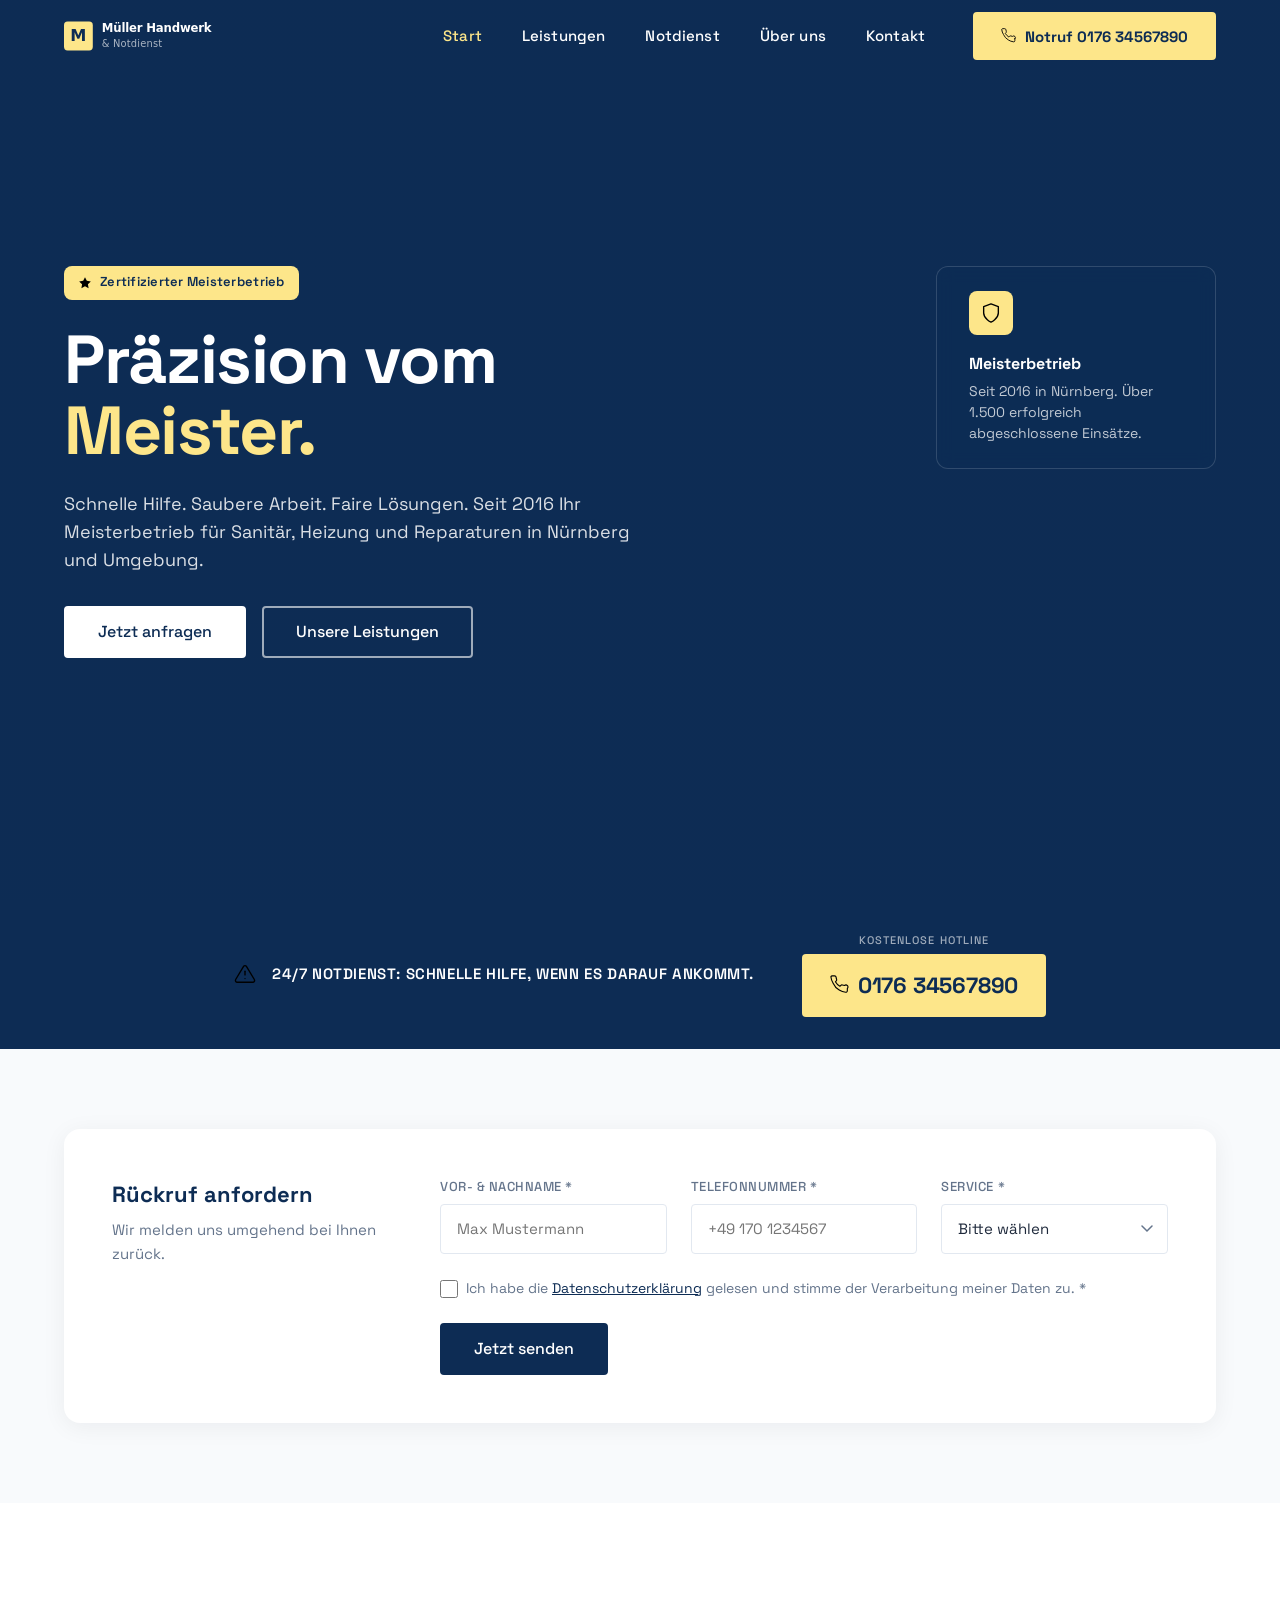
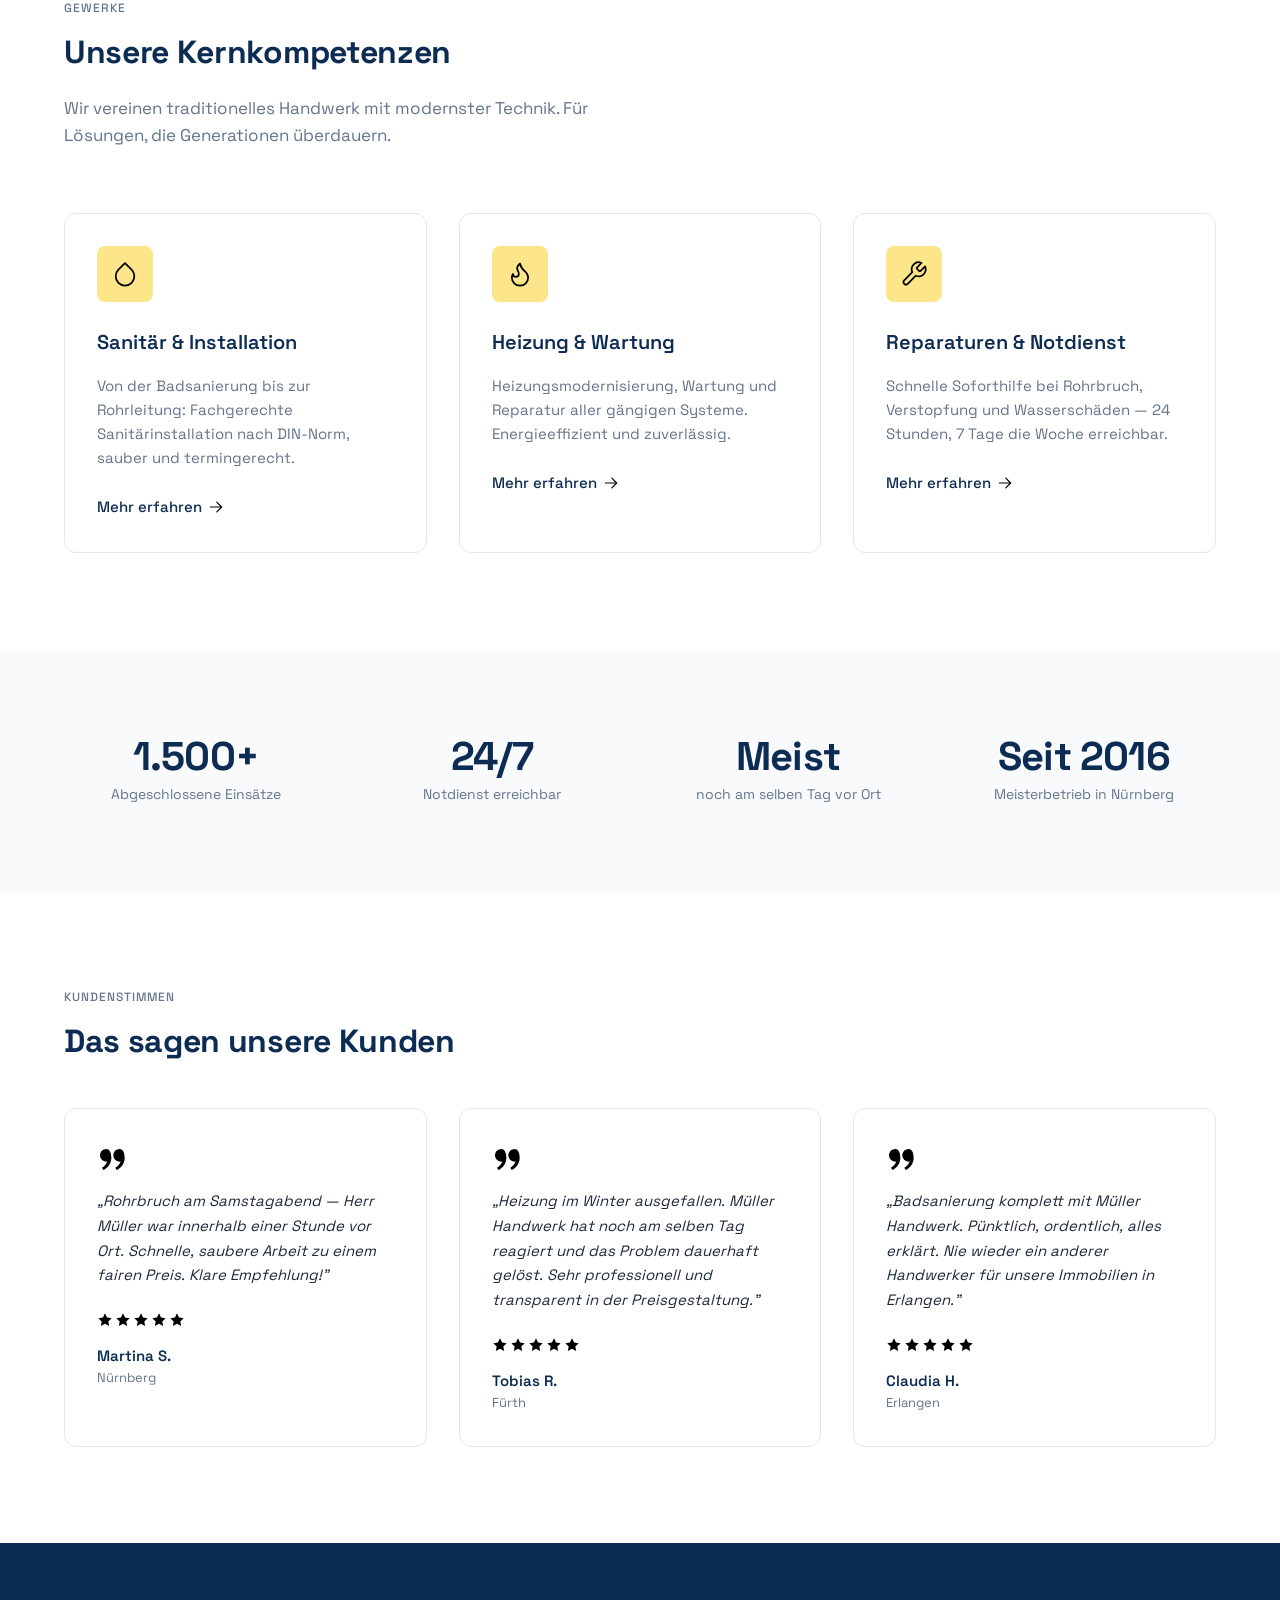
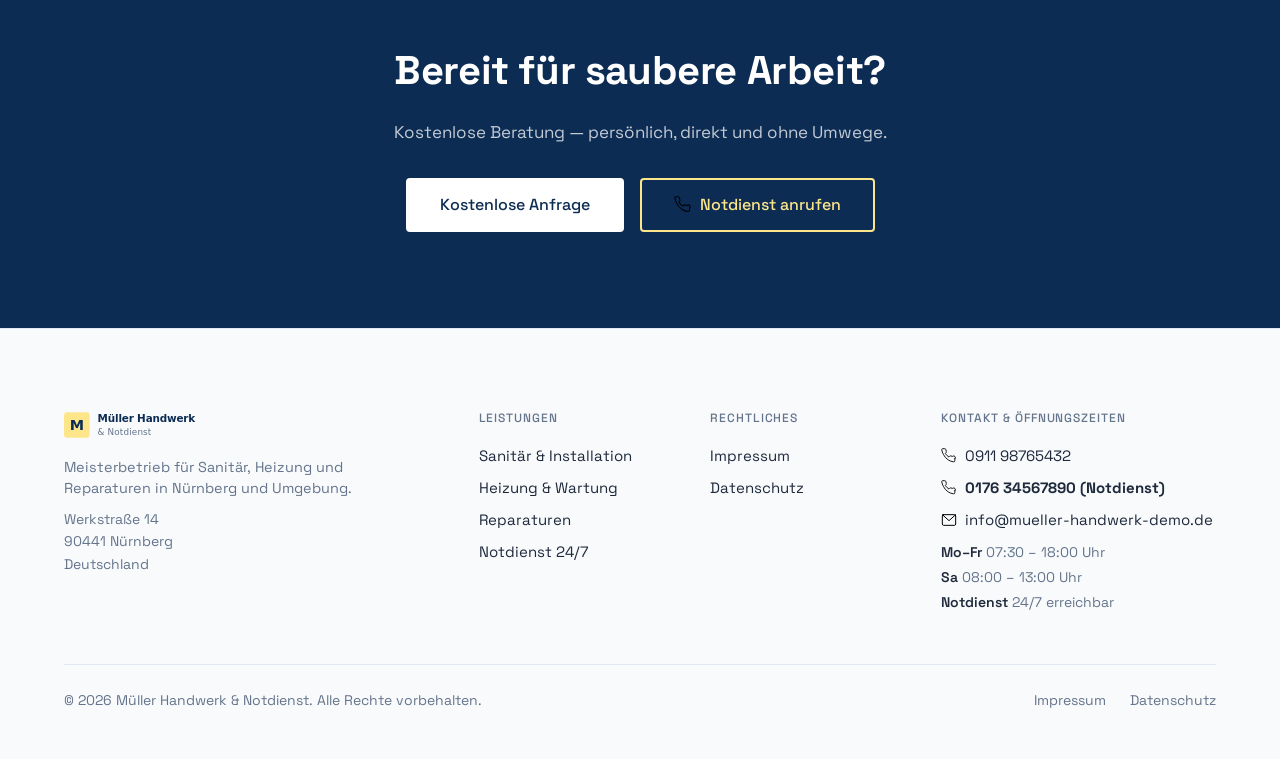
==== index.html @ 53f2fc39 "first demo" ====
<!DOCTYPE html>
<html lang="de">
<head>
  <meta charset="UTF-8">
  <meta name="viewport" content="width=device-width, initial-scale=1.0">
  <meta name="description" content="Müller Handwerk & Notdienst — Meisterbetrieb für Sanitär, Heizung & Reparaturen in Nürnberg. 24/7 Notdienst bei Rohrbruch & Wasserschäden. Jetzt anrufen: 0176 34567890.">
  <meta name="robots" content="index, follow">
  <title>Müller Handwerk & Notdienst | Meisterbetrieb Nürnberg</title>

  <link rel="canonical" href="https://mueller-handwerk.netlify.app/">

  <link rel="icon" type="image/svg+xml" href="/favicon.svg">
  <link rel="icon" type="image/png" sizes="32x32" href="/favicon-32x32.png">
  <link rel="apple-touch-icon" sizes="180x180" href="/apple-touch-icon.png">
  <link rel="manifest" href="/site.webmanifest">

  <meta property="og:title" content="Müller Handwerk & Notdienst | Meisterbetrieb Nürnberg">
  <meta property="og:description" content="Schnelle Hilfe. Saubere Arbeit. Faire Lösungen. Sanitär, Heizung & 24/7 Notdienst in Nürnberg und Umgebung.">
  <meta property="og:type" content="website">
  <meta property="og:url" content="https://mueller-handwerk.netlify.app/">
  <meta property="og:image" content="https://mueller-handwerk.netlify.app/assets/images/og-image.jpg">
  <meta property="og:locale" content="de_DE">
  <meta property="og:site_name" content="Müller Handwerk & Notdienst">

  <script type="application/ld+json">
  {
    "@context": "https://schema.org",
    "@type": "Plumber",
    "name": "Müller Handwerk & Notdienst",
    "image": "https://mueller-handwerk.netlify.app/assets/images/og-image.jpg",
    "description": "Meisterbetrieb für Sanitär, Heizung und Reparaturen in Nürnberg — inkl. 24/7 Notdienst.",
    "address": {
      "@type": "PostalAddress",
      "streetAddress": "Werkstraße 14",
      "postalCode": "90441",
      "addressLocality": "Nürnberg",
      "addressCountry": "DE"
    },
    "telephone": "+4991198765432",
    "email": "info@mueller-handwerk-demo.de",
    "url": "https://mueller-handwerk.netlify.app",
    "foundingDate": "2016",
    "openingHoursSpecification": [
      {
        "@type": "OpeningHoursSpecification",
        "dayOfWeek": ["Monday","Tuesday","Wednesday","Thursday","Friday"],
        "opens": "07:30",
        "closes": "18:00"
      },
      {
        "@type": "OpeningHoursSpecification",
        "dayOfWeek": ["Saturday"],
        "opens": "08:00",
        "closes": "13:00"
      }
    ],
    "areaServed": ["Nürnberg","Fürth","Erlangen","Schwabach"],
    "priceRange": "€€"
  }
  </script>

  <link rel="preload" href="/assets/fonts/space-grotesk-regular.woff2" as="font" type="font/woff2" crossorigin>
  <link rel="preload" href="/assets/fonts/space-grotesk-bold.woff2" as="font" type="font/woff2" crossorigin>
  <link rel="preload" href="/assets/images/hero-01-mobile.webp" as="image">
  <link rel="stylesheet" href="/style.css">
</head>
<body>

  <a href="#main-content" class="skip-link">Zum Inhalt springen</a>

  <!-- Header -->
  <header class="site-header">
    <div class="container">
      <a href="/" class="site-logo" aria-label="Müller Handwerk & Notdienst — Startseite">
        <img src="/assets/logo/logo-light.svg" alt="Müller Handwerk & Notdienst" width="230" height="36">
      </a>
      <nav class="site-nav" aria-label="Hauptnavigation">
        <ul class="nav-list" id="main-menu" role="list">
          <li><a href="/" aria-current="page">Start</a></li>
          <li><a href="/leistungen.html">Leistungen</a></li>
          <li><a href="/notdienst.html">Notdienst</a></li>
          <li><a href="/ueber-uns.html">Über uns</a></li>
          <li><a href="/kontakt.html">Kontakt</a></li>
        </ul>
        <a href="tel:+4917634567890" class="btn btn-emergency nav-cta" aria-label="Notruf anrufen: 0176 34567890">
          <img src="/assets/icons/phone.svg" alt="" aria-hidden="true" width="16" height="16">
          Notruf 0176 34567890
        </a>
        <button class="menu-toggle" type="button" aria-expanded="false" aria-controls="mobile-menu" aria-label="Menü öffnen">
          <img src="/assets/icons/menu.svg" alt="" aria-hidden="true" width="24" height="24" class="icon-menu">
          <img src="/assets/icons/close.svg" alt="" aria-hidden="true" width="24" height="24" class="icon-close">
        </button>
      </nav>
    </div>
  </header>

  <!-- Mobile Menu -->
  <nav id="mobile-menu" class="mobile-menu" aria-label="Mobile Navigation">
    <a href="/" aria-current="page">Start</a>
    <a href="/leistungen.html">Leistungen</a>
    <a href="/notdienst.html">Notdienst</a>
    <a href="/ueber-uns.html">Über uns</a>
    <a href="/kontakt.html">Kontakt</a>
    <div class="mobile-menu-cta">
      <a href="tel:+4917634567890" class="btn btn-emergency btn-block btn-lg">
        <img src="/assets/icons/phone.svg" alt="" aria-hidden="true" width="18" height="18">
        Notruf: 0176 34567890
      </a>
    </div>
  </nav>

  <main id="main-content">

    <!-- Hero Section -->
    <section class="hero" aria-label="Hero">
      <div class="hero-bg" role="presentation">
        <picture>
          <source media="(min-width: 1024px)" srcset="/assets/images/hero-01-desktop.webp" type="image/webp">
          <source media="(min-width: 768px)" srcset="/assets/images/hero-01-tablet.webp" type="image/webp">
          <img
            src="/assets/images/hero-01-mobile.webp"
            alt="Handwerker Meister Daniel Müller bei der Arbeit"
            width="1920" height="1080"
            loading="eager"
            fetchpriority="high">
        </picture>
        <div class="hero-overlay" aria-hidden="true"></div>
      </div>
      <div class="hero-content">
        <div class="container">
          <div class="hero-main">
            <div class="hero-badge" role="note">
              <img src="/assets/icons/star.svg" alt="" aria-hidden="true" width="14" height="14">
              Zertifizierter Meisterbetrieb
            </div>
            <h1 class="hero-headline">
              Präzision vom<br><em>Meister.</em>
            </h1>
            <p class="hero-subline">
              Schnelle Hilfe. Saubere Arbeit. Faire Lösungen. Seit 2016 Ihr Meisterbetrieb für Sanitär, Heizung und Reparaturen in Nürnberg und Umgebung.
            </p>
            <div class="hero-actions">
              <a href="/kontakt.html" class="btn btn-solid-light btn-lg">Jetzt anfragen</a>
              <a href="/leistungen.html" class="btn btn-outline-light btn-lg">Unsere Leistungen</a>
            </div>
          </div>
          <div class="hero-info-card" role="complementary" aria-label="Betriebsinfo">
            <div class="hero-info-card-icon" aria-hidden="true">
              <img src="/assets/icons/shield.svg" alt="" width="22" height="22">
            </div>
            <h3>Meisterbetrieb</h3>
            <p>Seit 2016 in Nürnberg. Über 1.500 erfolgreich abgeschlossene Einsätze.</p>
          </div>
        </div>
      </div>
    </section>

    <!-- Notdienst-Leiste -->
    <section class="notdienst-strip" aria-label="24/7 Notdienst">
      <div class="container">
        <div class="notdienst-strip-text">
          <img src="/assets/icons/warning.svg" alt="" aria-hidden="true" width="22" height="22">
          <p>24/7 Notdienst: Schnelle Hilfe, wenn es darauf ankommt.</p>
        </div>
        <div class="notdienst-cta">
          <span class="notdienst-cta-label">Kostenlose Hotline</span>
          <a href="tel:+4917634567890" class="notdienst-number" aria-label="Notfall-Hotline anrufen: 0176 34567890">
            <img src="/assets/icons/phone.svg" alt="" aria-hidden="true" width="20" height="20">
            0176 34567890
          </a>
        </div>
      </div>
    </section>

    <!-- Rückruf-Formular -->
    <section class="callback-section" aria-labelledby="callback-heading">
      <div class="container">
        <div class="callback-card">
          <div class="callback-header">
            <h2 id="callback-heading">Rückruf anfordern</h2>
            <p>Wir melden uns umgehend bei Ihnen zurück.</p>
          </div>
          <form
            class="callback-form"
            name="rueckruf"
            method="POST"
            data-netlify="true"
            netlify-honeypot="bot-field"
            aria-label="Rückruf-Formular"
          >
            <p class="hidden-honeypot" aria-hidden="true">
              <label>Nicht ausfüllen: <input name="bot-field" tabindex="-1" autocomplete="off"></label>
            </p>
            <div class="form-fields-inline">
              <div class="form-row">
                <label for="cb-name">Vor- &amp; Nachname <span aria-hidden="true">*</span></label>
                <input
                  type="text"
                  id="cb-name"
                  name="name"
                  placeholder="Max Mustermann"
                  required
                  autocomplete="name"
                  minlength="2"
                  maxlength="100">
                <span class="form-error" role="alert"></span>
              </div>
              <div class="form-row">
                <label for="cb-phone">Telefonnummer <span aria-hidden="true">*</span></label>
                <input
                  type="tel"
                  id="cb-phone"
                  name="telefon"
                  placeholder="+49 170 1234567"
                  required
                  autocomplete="tel"
                  maxlength="30">
                <span class="form-error" role="alert"></span>
              </div>
              <div class="form-row">
                <label for="cb-service">Service <span aria-hidden="true">*</span></label>
                <select id="cb-service" name="service" required>
                  <option value="" disabled selected>Bitte wählen</option>
                  <option value="Sanitär">Sanitär &amp; Installation</option>
                  <option value="Heizung">Heizung &amp; Wartung</option>
                  <option value="Reparatur">Reparatur</option>
                  <option value="Notdienst">Notdienst</option>
                  <option value="Sonstiges">Sonstiges</option>
                </select>
                <span class="form-error" role="alert"></span>
              </div>
            </div>
            <div class="checkbox-row">
              <input type="checkbox" id="cb-datenschutz" name="datenschutz" required>
              <label for="cb-datenschutz">
                Ich habe die <a href="/datenschutz.html">Datenschutzerklärung</a> gelesen und stimme der Verarbeitung meiner Daten zu. <span aria-hidden="true">*</span>
              </label>
              <span class="form-error" role="alert"></span>
            </div>
            <div>
              <button type="submit" class="btn btn-primary btn-lg">Jetzt senden</button>
            </div>
            <div class="form-success" role="alert">
              Vielen Dank! Wir melden uns in Kürze bei Ihnen.
            </div>
          </form>
        </div>
      </div>
    </section>

    <!-- Kernkompetenzen -->
    <section class="services-section" aria-labelledby="services-heading">
      <div class="container">
        <div class="services-intro">
          <span class="section-eyebrow">Gewerke</span>
          <h2 class="section-headline" id="services-heading">Unsere Kernkompetenzen</h2>
          <p class="section-intro">Wir vereinen traditionelles Handwerk mit modernster Technik. Für Lösungen, die Generationen überdauern.</p>
        </div>
        <div class="services-grid">
          <article class="service-card">
            <div class="service-icon" aria-hidden="true">
              <img src="/assets/icons/droplet.svg" alt="" width="28" height="28">
            </div>
            <h3>Sanitär &amp; Installation</h3>
            <p>Von der Badsanierung bis zur Rohrleitung: Fachgerechte Sanitärinstallation nach DIN-Norm, sauber und termingerecht.</p>
            <a href="/leistungen.html#sanitaer" class="service-link">
              Mehr erfahren
              <img src="/assets/icons/arrow.svg" alt="" aria-hidden="true" width="16" height="16">
            </a>
          </article>
          <article class="service-card">
            <div class="service-icon" aria-hidden="true">
              <img src="/assets/icons/flame.svg" alt="" width="28" height="28">
            </div>
            <h3>Heizung &amp; Wartung</h3>
            <p>Heizungsmodernisierung, Wartung und Reparatur aller gängigen Systeme. Energieeffizient und zuverlässig.</p>
            <a href="/leistungen.html#heizung" class="service-link">
              Mehr erfahren
              <img src="/assets/icons/arrow.svg" alt="" aria-hidden="true" width="16" height="16">
            </a>
          </article>
          <article class="service-card">
            <div class="service-icon" aria-hidden="true">
              <img src="/assets/icons/wrench.svg" alt="" width="28" height="28">
            </div>
            <h3>Reparaturen &amp; Notdienst</h3>
            <p>Schnelle Soforthilfe bei Rohrbruch, Verstopfung und Wasserschäden — 24 Stunden, 7 Tage die Woche erreichbar.</p>
            <a href="/notdienst.html" class="service-link">
              Mehr erfahren
              <img src="/assets/icons/arrow.svg" alt="" aria-hidden="true" width="16" height="16">
            </a>
          </article>
        </div>
      </div>
    </section>

    <!-- Trust-Zahlen -->
    <section class="trust-section" aria-label="Zahlen und Fakten">
      <div class="container">
        <div class="trust-grid">
          <div class="trust-item">
            <span class="trust-number">1.500+</span>
            <span class="trust-label">Abgeschlossene Einsätze</span>
          </div>
          <div class="trust-item">
            <span class="trust-number">24/7</span>
            <span class="trust-label">Notdienst erreichbar</span>
          </div>
          <div class="trust-item">
            <span class="trust-number">Meist</span>
            <span class="trust-label">noch am selben Tag vor Ort</span>
          </div>
          <div class="trust-item">
            <span class="trust-number">Seit 2016</span>
            <span class="trust-label">Meisterbetrieb in Nürnberg</span>
          </div>
        </div>
      </div>
    </section>

    <!-- Bewertungen -->
    <section class="reviews-section" aria-labelledby="reviews-heading">
      <div class="container">
        <span class="section-eyebrow">Kundenstimmen</span>
        <h2 class="section-headline" id="reviews-heading">Das sagen unsere Kunden</h2>
        <div class="reviews-grid">
          <article class="review-card">
            <img src="/assets/icons/quote.svg" alt="" aria-hidden="true" class="review-quote-icon" width="32" height="32">
            <p class="review-text">„Rohrbruch am Samstagabend — Herr Müller war innerhalb einer Stunde vor Ort. Schnelle, saubere Arbeit zu einem fairen Preis. Klare Empfehlung!"</p>
            <div class="review-stars" aria-label="5 von 5 Sternen">
              <img src="/assets/icons/star.svg" alt="" aria-hidden="true" width="16" height="16">
              <img src="/assets/icons/star.svg" alt="" aria-hidden="true" width="16" height="16">
              <img src="/assets/icons/star.svg" alt="" aria-hidden="true" width="16" height="16">
              <img src="/assets/icons/star.svg" alt="" aria-hidden="true" width="16" height="16">
              <img src="/assets/icons/star.svg" alt="" aria-hidden="true" width="16" height="16">
            </div>
            <p class="review-author">Martina S.</p>
            <p class="review-location">Nürnberg</p>
          </article>
          <article class="review-card">
            <img src="/assets/icons/quote.svg" alt="" aria-hidden="true" class="review-quote-icon" width="32" height="32">
            <p class="review-text">„Heizung im Winter ausgefallen. Müller Handwerk hat noch am selben Tag reagiert und das Problem dauerhaft gelöst. Sehr professionell und transparent in der Preisgestaltung."</p>
            <div class="review-stars" aria-label="5 von 5 Sternen">
              <img src="/assets/icons/star.svg" alt="" aria-hidden="true" width="16" height="16">
              <img src="/assets/icons/star.svg" alt="" aria-hidden="true" width="16" height="16">
              <img src="/assets/icons/star.svg" alt="" aria-hidden="true" width="16" height="16">
              <img src="/assets/icons/star.svg" alt="" aria-hidden="true" width="16" height="16">
              <img src="/assets/icons/star.svg" alt="" aria-hidden="true" width="16" height="16">
            </div>
            <p class="review-author">Tobias R.</p>
            <p class="review-location">Fürth</p>
          </article>
          <article class="review-card">
            <img src="/assets/icons/quote.svg" alt="" aria-hidden="true" class="review-quote-icon" width="32" height="32">
            <p class="review-text">„Badsanierung komplett mit Müller Handwerk. Pünktlich, ordentlich, alles erklärt. Nie wieder ein anderer Handwerker für unsere Immobilien in Erlangen."</p>
            <div class="review-stars" aria-label="5 von 5 Sternen">
              <img src="/assets/icons/star.svg" alt="" aria-hidden="true" width="16" height="16">
              <img src="/assets/icons/star.svg" alt="" aria-hidden="true" width="16" height="16">
              <img src="/assets/icons/star.svg" alt="" aria-hidden="true" width="16" height="16">
              <img src="/assets/icons/star.svg" alt="" aria-hidden="true" width="16" height="16">
              <img src="/assets/icons/star.svg" alt="" aria-hidden="true" width="16" height="16">
            </div>
            <p class="review-author">Claudia H.</p>
            <p class="review-location">Erlangen</p>
          </article>
        </div>
      </div>
    </section>

    <!-- CTA-Block -->
    <section class="cta-block" aria-label="Kontakt aufnehmen">
      <div class="container">
        <h2>Bereit für saubere Arbeit?</h2>
        <p>Kostenlose Beratung — persönlich, direkt und ohne Umwege.</p>
        <div class="cta-actions">
          <a href="/kontakt.html" class="btn btn-solid-light btn-lg">Kostenlose Anfrage</a>
          <a href="tel:+4917634567890" class="btn btn-outline-amber btn-lg">
            <img src="/assets/icons/phone.svg" alt="" aria-hidden="true" width="18" height="18">
            Notdienst anrufen
          </a>
        </div>
      </div>
    </section>

  </main>

  <!-- Footer -->
  <footer class="site-footer">
    <div class="container">
      <div class="footer-grid">
        <div class="footer-brand">
          <img src="/assets/logo/logo.svg" alt="Müller Handwerk & Notdienst" class="footer-logo" width="200" height="32">
          <p class="footer-tagline">Meisterbetrieb für Sanitär, Heizung und Reparaturen in Nürnberg und Umgebung.</p>
          <address class="footer-address">
            Werkstraße 14<br>
            90441 Nürnberg<br>
            Deutschland
          </address>
        </div>
        <div>
          <span class="footer-col-title">Leistungen</span>
          <nav class="footer-links" aria-label="Leistungen">
            <a href="/leistungen.html#sanitaer">Sanitär &amp; Installation</a>
            <a href="/leistungen.html#heizung">Heizung &amp; Wartung</a>
            <a href="/leistungen.html#reparatur">Reparaturen</a>
            <a href="/notdienst.html">Notdienst 24/7</a>
          </nav>
        </div>
        <div>
          <span class="footer-col-title">Rechtliches</span>
          <nav class="footer-links" aria-label="Rechtliches">
            <a href="/impressum.html">Impressum</a>
            <a href="/datenschutz.html">Datenschutz</a>
          </nav>
        </div>
        <div>
          <span class="footer-col-title">Kontakt &amp; Öffnungszeiten</span>
          <div class="footer-contact">
            <a href="tel:+4991198765432" aria-label="Tagesgeschäft anrufen">
              <img src="/assets/icons/phone.svg" alt="" aria-hidden="true" width="16" height="16">
              0911 98765432
            </a>
            <a href="tel:+4917634567890" aria-label="Notdienst anrufen">
              <img src="/assets/icons/phone.svg" alt="" aria-hidden="true" width="16" height="16">
              <strong>0176 34567890 (Notdienst)</strong>
            </a>
            <a href="mailto:info@mueller-handwerk-demo.de" aria-label="E-Mail senden">
              <img src="/assets/icons/mail.svg" alt="" aria-hidden="true" width="16" height="16">
              info@mueller-handwerk-demo.de
            </a>
          </div>
          <div class="footer-hours">
            <strong>Mo–Fr</strong> 07:30 – 18:00 Uhr<br>
            <strong>Sa</strong> 08:00 – 13:00 Uhr<br>
            <strong>Notdienst</strong> 24/7 erreichbar
          </div>
        </div>
      </div>
      <div class="footer-bottom">
        <p class="footer-copyright">&copy; 2026 Müller Handwerk & Notdienst. Alle Rechte vorbehalten.</p>
        <nav class="footer-legal" aria-label="Rechtliche Links">
          <a href="/impressum.html">Impressum</a>
          <a href="/datenschutz.html">Datenschutz</a>
        </nav>
      </div>
    </div>
  </footer>

  <!-- Floating Emergency Button (Mobile) -->
  <a href="tel:+4917634567890" class="fab-emergency" aria-label="Notdienst anrufen: 0176 34567890">
    <img src="/assets/icons/phone.svg" alt="" aria-hidden="true" width="18" height="18">
    Notdienst
  </a>

  <script src="/script.js" defer></script>
</body>
</html>
---- style.css ----
/* ============================================================
   Müller Handwerk & Notdienst — LZRV-Studio
   style.css — Single stylesheet, mobile-first
   ============================================================ */

/* ---- @font-face ------------------------------------------ */
@font-face {
  font-family: 'Space Grotesk';
  src: url('/assets/fonts/space-grotesk-regular.woff2') format('woff2');
  font-weight: 400;
  font-style: normal;
  font-display: swap;
}
@font-face {
  font-family: 'Space Grotesk';
  src: url('/assets/fonts/space-grotesk-medium.woff2') format('woff2');
  font-weight: 500;
  font-style: normal;
  font-display: swap;
}
@font-face {
  font-family: 'Space Grotesk';
  src: url('/assets/fonts/space-grotesk-semibold.woff2') format('woff2');
  font-weight: 600;
  font-style: normal;
  font-display: swap;
}
@font-face {
  font-family: 'Space Grotesk';
  src: url('/assets/fonts/space-grotesk-bold.woff2') format('woff2');
  font-weight: 700;
  font-style: normal;
  font-display: swap;
}

/* ---- Design Tokens --------------------------------------- */
:root {
  /* Farben */
  --color-primary: #0D2C54;
  --color-primary-hover: #0a2244;
  --color-accent: #FDE68A;
  --color-accent-dark: #d4b44a;
  --color-bg: #FFFFFF;
  --color-surface: #F8FAFC;
  --color-text: #1E293B;
  --color-text-muted: #64748B;
  --color-text-inverse: #FFFFFF;
  --color-border: #E2E8F0;
  --color-success: #16A34A;
  --color-error: #DC2626;

  /* Typografie */
  --font-body: 'Space Grotesk', system-ui, sans-serif;

  /* Spacing (8px-Scale) */
  --space-1: 0.5rem;
  --space-2: 1rem;
  --space-3: 1.5rem;
  --space-4: 2rem;
  --space-5: 3rem;
  --space-6: 4rem;
  --space-7: 5rem;
  --space-8: 6rem;

  /* Layout */
  --container-max: 1200px;
  --radius-sm: 4px;
  --radius-md: 8px;
  --radius-lg: 12px;
  --radius-xl: 16px;

  /* Elevation */
  --shadow-sm: 0 1px 2px rgba(15, 23, 42, 0.05);
  --shadow-md: 0 4px 24px rgba(15, 23, 42, 0.06);
  --shadow-lg: 0 12px 32px rgba(15, 23, 42, 0.10);
}

/* ---- Reset & Base ---------------------------------------- */
*, *::before, *::after {
  box-sizing: border-box;
  margin: 0;
  padding: 0;
}

html {
  scroll-behavior: smooth;
}

body {
  font-family: var(--font-body);
  font-weight: 400;
  font-size: 1rem;
  line-height: 1.6;
  color: var(--color-text);
  background-color: var(--color-bg);
  -webkit-font-smoothing: antialiased;
  -moz-osx-font-smoothing: grayscale;
}

img, picture, video, canvas, svg {
  display: block;
  max-width: 100%;
}

input, button, textarea, select {
  font: inherit;
}

p, h1, h2, h3, h4, h5, h6 {
  overflow-wrap: break-word;
}

ul, ol {
  list-style: none;
}

a {
  color: inherit;
  text-decoration: none;
}

/* ---- Reduced Motion -------------------------------------- */
@media (prefers-reduced-motion: reduce) {
  *, *::before, *::after {
    animation-duration: 0.01ms !important;
    animation-iteration-count: 1 !important;
    transition-duration: 0.01ms !important;
    scroll-behavior: auto !important;
  }
}

/* ---- Skip-Link ------------------------------------------- */
.skip-link {
  position: absolute;
  top: -100%;
  left: var(--space-2);
  background: var(--color-primary);
  color: var(--color-text-inverse);
  padding: var(--space-1) var(--space-3);
  border-radius: var(--radius-md);
  font-weight: 600;
  z-index: 9999;
  transition: top 0.2s ease;
}

.skip-link:focus {
  top: var(--space-2);
}

/* ---- Layout Utilities ------------------------------------ */
.container {
  max-width: var(--container-max);
  margin-inline: auto;
  padding-inline: var(--space-3);
}

.section-eyebrow {
  display: block;
  font-weight: 500;
  font-size: 0.75rem;
  letter-spacing: 0.08em;
  text-transform: uppercase;
  color: var(--color-text-muted);
  margin-bottom: var(--space-2);
}

.section-headline {
  font-weight: 700;
  font-size: 2rem;
  line-height: 1.15;
  letter-spacing: -0.01em;
  color: var(--color-primary);
  margin-bottom: var(--space-3);
}

.section-intro {
  font-size: 1.0625rem;
  line-height: 1.6;
  color: var(--color-text-muted);
  max-width: 52ch;
}

/* ---- Buttons --------------------------------------------- */
.btn {
  display: inline-flex;
  align-items: center;
  gap: var(--space-1);
  padding: 0.875rem 1.625rem;
  font-family: var(--font-body);
  font-weight: 500;
  font-size: 0.9375rem;
  line-height: 1;
  border-radius: var(--radius-sm);
  border: 2px solid transparent;
  cursor: pointer;
  transition: background-color 0.15s ease, border-color 0.15s ease, box-shadow 0.15s ease, transform 0.15s ease;
  white-space: nowrap;
}

.btn:focus-visible {
  outline: 3px solid var(--color-accent);
  outline-offset: 3px;
}

.btn-primary {
  background-color: var(--color-primary);
  color: var(--color-text-inverse);
  border-color: var(--color-primary);
}

.btn-primary:hover {
  background-color: var(--color-primary-hover);
  border-color: var(--color-primary-hover);
  box-shadow: var(--shadow-md);
}

.btn-secondary {
  background-color: transparent;
  color: var(--color-primary);
  border-color: var(--color-primary);
}

.btn-secondary:hover {
  background-color: var(--color-primary);
  color: var(--color-text-inverse);
}

.btn-outline-light {
  background-color: transparent;
  color: var(--color-text-inverse);
  border-color: rgba(255, 255, 255, 0.6);
}

.btn-outline-light:hover {
  background-color: rgba(255, 255, 255, 0.1);
  border-color: #fff;
}

.btn-emergency {
  background-color: var(--color-accent);
  color: var(--color-primary);
  border-color: var(--color-accent);
  font-weight: 700;
}

.btn-emergency:hover {
  background-color: var(--color-accent-dark);
  border-color: var(--color-accent-dark);
  box-shadow: var(--shadow-md);
}

.btn-solid-light {
  background-color: #fff;
  color: var(--color-primary);
  border-color: #fff;
}

.btn-solid-light:hover {
  background-color: var(--color-surface);
  transform: translateY(-1px);
  box-shadow: var(--shadow-md);
}

.btn-outline-amber {
  background-color: transparent;
  color: var(--color-accent);
  border-color: var(--color-accent);
}

.btn-outline-amber:hover {
  background-color: var(--color-accent);
  color: var(--color-primary);
}

.btn-lg {
  padding: 1rem 2rem;
  font-size: 1rem;
}

.btn-block {
  width: 100%;
  justify-content: center;
}

/* ---- Navigation ------------------------------------------ */
.site-header {
  position: fixed;
  top: 0;
  left: 0;
  right: 0;
  z-index: 100;
  transition: background-color 0.25s ease, box-shadow 0.25s ease;
}

.site-header.scrolled {
  background-color: #fff;
  box-shadow: 0 1px 12px rgba(15, 23, 42, 0.08);
}

.site-header .container {
  display: flex;
  align-items: center;
  justify-content: space-between;
  height: 72px;
  gap: var(--space-3);
}

.site-logo {
  display: flex;
  align-items: center;
  flex-shrink: 0;
}

.site-logo img {
  height: 36px;
  width: auto;
}

.site-nav {
  display: flex;
  align-items: center;
  gap: var(--space-4);
}

.nav-list {
  display: none;
  align-items: center;
  gap: var(--space-1);
}

.nav-list a {
  font-weight: 500;
  font-size: 0.9375rem;
  color: var(--color-text-inverse);
  padding: var(--space-1) var(--space-2);
  border-radius: var(--radius-sm);
  transition: color 0.15s ease, background-color 0.15s ease;
  letter-spacing: 0.01em;
}

.site-header.scrolled .nav-list a {
  color: var(--color-text);
}

.nav-list a:hover,
.nav-list a[aria-current="page"] {
  color: var(--color-accent);
}

.site-header.scrolled .nav-list a:hover,
.site-header.scrolled .nav-list a[aria-current="page"] {
  color: var(--color-primary);
  background-color: var(--color-surface);
}

.nav-cta {
  flex-shrink: 0;
}

.menu-toggle {
  display: flex;
  align-items: center;
  justify-content: center;
  width: 44px;
  height: 44px;
  background: transparent;
  border: none;
  cursor: pointer;
  color: var(--color-text-inverse);
  border-radius: var(--radius-sm);
  transition: background-color 0.15s ease;
}

.site-header.scrolled .menu-toggle {
  color: var(--color-primary);
}

.menu-toggle:hover {
  background-color: rgba(255, 255, 255, 0.1);
}

.site-header.scrolled .menu-toggle:hover {
  background-color: var(--color-surface);
}

.menu-toggle:focus-visible {
  outline: 3px solid var(--color-accent);
  outline-offset: 2px;
}

.menu-toggle .icon-close {
  display: none;
}

.menu-toggle[aria-expanded="true"] .icon-menu {
  display: none;
}

.menu-toggle[aria-expanded="true"] .icon-close {
  display: block;
}

/* Mobile Menu */
.mobile-menu {
  display: none;
  position: fixed;
  top: 72px;
  left: 0;
  right: 0;
  bottom: 0;
  background-color: var(--color-primary);
  z-index: 99;
  padding: var(--space-4) var(--space-3);
  overflow-y: auto;
}

.mobile-menu.is-open {
  display: flex;
  flex-direction: column;
  gap: var(--space-1);
}

.mobile-menu a {
  display: block;
  font-size: 1.25rem;
  font-weight: 600;
  color: var(--color-text-inverse);
  padding: var(--space-2) var(--space-3);
  border-radius: var(--radius-md);
  transition: background-color 0.15s ease;
}

.mobile-menu a:hover,
.mobile-menu a[aria-current="page"] {
  background-color: rgba(255, 255, 255, 0.1);
}

.mobile-menu-cta {
  margin-top: var(--space-4);
}

/* Desktop nav visible */
@media (min-width: 1024px) {
  .nav-list {
    display: flex;
  }
  .menu-toggle {
    display: none;
  }
}

/* ---- Hero Section ---------------------------------------- */
.hero {
  position: relative;
  min-height: 100svh;
  display: flex;
  align-items: center;
  overflow: hidden;
  padding-block: 120px var(--space-8);
}

.hero-bg {
  position: absolute;
  inset: 0;
  z-index: 0;
}

.hero-bg picture,
.hero-bg img {
  width: 100%;
  height: 100%;
  object-fit: cover;
}

.hero-overlay {
  position: absolute;
  inset: 0;
  background: linear-gradient(
    135deg,
    rgba(13, 44, 84, 0.88) 0%,
    rgba(13, 44, 84, 0.65) 60%,
    rgba(13, 44, 84, 0.45) 100%
  );
  z-index: 1;
}

.hero-content {
  position: relative;
  z-index: 2;
  width: 100%;
}

.hero-content .container {
  display: flex;
  flex-direction: column;
  gap: var(--space-5);
}

.hero-main {
  max-width: 620px;
}

.hero-badge {
  display: inline-flex;
  align-items: center;
  gap: var(--space-1);
  background-color: var(--color-accent);
  color: var(--color-primary);
  padding: 0.4rem 0.875rem;
  border-radius: var(--radius-md);
  font-weight: 600;
  font-size: 0.8125rem;
  letter-spacing: 0.02em;
  margin-bottom: var(--space-3);
}

.hero-badge img {
  width: 14px;
  height: 14px;
}

.hero-headline {
  font-size: clamp(2.25rem, 6vw, 4.25rem);
  font-weight: 700;
  line-height: 1.05;
  letter-spacing: -0.02em;
  color: var(--color-text-inverse);
  margin-bottom: var(--space-3);
}

.hero-headline em {
  font-style: normal;
  color: var(--color-accent);
}

.hero-subline {
  font-size: 1.125rem;
  line-height: 1.55;
  color: rgba(255, 255, 255, 0.85);
  max-width: 50ch;
  margin-bottom: var(--space-4);
}

.hero-actions {
  display: flex;
  flex-wrap: wrap;
  gap: var(--space-2);
}

.hero-info-card {
  background: rgba(13, 44, 84, 0.75);
  border: 1px solid rgba(255, 255, 255, 0.15);
  border-radius: var(--radius-lg);
  padding: var(--space-3) var(--space-4);
  backdrop-filter: blur(8px);
  max-width: 280px;
  align-self: flex-start;
}

.hero-info-card-icon {
  width: 44px;
  height: 44px;
  background-color: var(--color-accent);
  border-radius: var(--radius-md);
  display: flex;
  align-items: center;
  justify-content: center;
  margin-bottom: var(--space-2);
  flex-shrink: 0;
}

.hero-info-card-icon img {
  width: 22px;
  height: 22px;
  color: var(--color-primary);
}

.hero-info-card h3 {
  font-size: 1rem;
  font-weight: 700;
  color: #fff;
  margin-bottom: 0.25rem;
}

.hero-info-card p {
  font-size: 0.875rem;
  color: rgba(255, 255, 255, 0.75);
  line-height: 1.5;
}

@media (min-width: 1024px) {
  .hero-content .container {
    flex-direction: row;
    align-items: center;
    justify-content: space-between;
  }

  .hero-info-card {
    flex-shrink: 0;
  }
}

/* ---- Notdienst Strip ------------------------------------- */
.notdienst-strip {
  background-color: var(--color-primary);
  padding-block: var(--space-4);
}

.notdienst-strip .container {
  display: flex;
  flex-direction: column;
  align-items: center;
  gap: var(--space-3);
  text-align: center;
}

.notdienst-strip-text {
  display: flex;
  align-items: center;
  gap: var(--space-2);
  color: var(--color-text-inverse);
}

.notdienst-strip-text img {
  width: 22px;
  height: 22px;
  color: var(--color-accent);
  flex-shrink: 0;
}

.notdienst-strip-text p {
  font-weight: 600;
  font-size: 0.9375rem;
  letter-spacing: 0.04em;
  text-transform: uppercase;
}

.notdienst-cta {
  display: flex;
  flex-direction: column;
  align-items: center;
  gap: 0.25rem;
}

.notdienst-cta-label {
  font-size: 0.6875rem;
  font-weight: 500;
  letter-spacing: 0.1em;
  text-transform: uppercase;
  color: rgba(255, 255, 255, 0.6);
}

.notdienst-number {
  display: flex;
  align-items: center;
  gap: var(--space-1);
  background-color: var(--color-accent);
  color: var(--color-primary);
  padding: 0.875rem 1.75rem;
  border-radius: var(--radius-sm);
  font-weight: 700;
  font-size: 1.375rem;
  letter-spacing: -0.01em;
  transition: background-color 0.15s ease;
  border: none;
  cursor: pointer;
}

.notdienst-number:hover {
  background-color: var(--color-accent-dark);
}

.notdienst-number:focus-visible {
  outline: 3px solid #fff;
  outline-offset: 3px;
}

.notdienst-number img {
  width: 20px;
  height: 20px;
}

@media (min-width: 768px) {
  .notdienst-strip .container {
    flex-direction: row;
    justify-content: center;
    text-align: left;
    gap: var(--space-5);
  }
}

/* ---- Rückruf-Formular ------------------------------------ */
.callback-section {
  background-color: var(--color-surface);
  padding-block: var(--space-7);
}

.callback-card {
  background-color: var(--color-bg);
  border-radius: var(--radius-xl);
  box-shadow: var(--shadow-md);
  padding: var(--space-5) var(--space-4);
}

.callback-header {
  margin-bottom: var(--space-4);
}

.callback-header h2 {
  font-size: 1.375rem;
  font-weight: 700;
  color: var(--color-primary);
  margin-bottom: 0.375rem;
}

.callback-header p {
  font-size: 0.9375rem;
  color: var(--color-text-muted);
}

.callback-form {
  display: flex;
  flex-direction: column;
  gap: var(--space-3);
}

.form-fields-inline {
  display: flex;
  flex-direction: column;
  gap: var(--space-3);
}

.form-row {
  display: flex;
  flex-direction: column;
  gap: 0.375rem;
}

.form-row label {
  font-size: 0.8125rem;
  font-weight: 500;
  letter-spacing: 0.04em;
  text-transform: uppercase;
  color: var(--color-text-muted);
}

.form-row input,
.form-row select,
.form-row textarea {
  width: 100%;
  padding: 0.75rem 1rem;
  border: 1.5px solid var(--color-border);
  border-radius: var(--radius-sm);
  font-size: 0.9375rem;
  color: var(--color-text);
  background-color: var(--color-bg);
  transition: border-color 0.15s ease, box-shadow 0.15s ease;
  appearance: none;
  -webkit-appearance: none;
}

.form-row select {
  background-image: url("data:image/svg+xml,%3Csvg xmlns='http://www.w3.org/2000/svg' width='12' height='8' viewBox='0 0 12 8'%3E%3Cpath d='M1 1l5 5 5-5' stroke='%2364748B' stroke-width='1.5' stroke-linecap='round' fill='none'/%3E%3C/svg%3E");
  background-repeat: no-repeat;
  background-position: right 0.875rem center;
  padding-right: 2.5rem;
}

.form-row input:focus,
.form-row select:focus,
.form-row textarea:focus {
  outline: none;
  border-color: var(--color-primary);
  box-shadow: 0 0 0 3px rgba(13, 44, 84, 0.1);
}

.form-row input.error,
.form-row select.error,
.form-row textarea.error {
  border-color: var(--color-error);
}

.form-error {
  font-size: 0.8125rem;
  color: var(--color-error);
  margin-top: 0.25rem;
  display: none;
}

.form-error.visible {
  display: block;
}

.checkbox-row {
  display: flex;
  gap: var(--space-1);
  align-items: flex-start;
}

.checkbox-row input[type="checkbox"] {
  width: 18px;
  height: 18px;
  min-width: 18px;
  margin-top: 2px;
  accent-color: var(--color-primary);
  cursor: pointer;
}

.checkbox-row label {
  font-size: 0.875rem;
  color: var(--color-text-muted);
  line-height: 1.5;
  cursor: pointer;
}

.checkbox-row a {
  color: var(--color-primary);
  text-decoration: underline;
}

.hidden-honeypot {
  position: absolute;
  left: -9999px;
  width: 1px;
  height: 1px;
  overflow: hidden;
}

.form-success {
  display: none;
  background-color: #DCFCE7;
  border: 1.5px solid #16A34A;
  border-radius: var(--radius-md);
  padding: var(--space-3) var(--space-4);
  color: #15803D;
  font-weight: 500;
}

.form-success.visible {
  display: block;
}

@media (min-width: 768px) {
  .callback-card {
    display: grid;
    grid-template-columns: 280px 1fr;
    gap: var(--space-5);
    align-items: start;
    padding: var(--space-5);
  }

  .callback-header {
    margin-bottom: 0;
  }

  .form-fields-inline {
    flex-direction: row;
  }

  .form-fields-inline .form-row {
    flex: 1;
  }
}

/* ---- Kernkompetenzen ------------------------------------- */
.services-section {
  padding-block: var(--space-8);
  background-color: var(--color-bg);
}

.services-intro {
  margin-bottom: var(--space-6);
}

.services-grid {
  display: grid;
  grid-template-columns: 1fr;
  gap: var(--space-4);
}

.service-card {
  background-color: var(--color-bg);
  border: 1.5px solid var(--color-border);
  border-radius: var(--radius-lg);
  padding: var(--space-4);
  transition: transform 0.2s ease, box-shadow 0.2s ease, border-color 0.2s ease;
}

.service-card:hover {
  transform: translateY(-2px);
  box-shadow: var(--shadow-lg);
  border-color: transparent;
}

.service-icon {
  width: 56px;
  height: 56px;
  background-color: var(--color-accent);
  border-radius: var(--radius-md);
  display: flex;
  align-items: center;
  justify-content: center;
  margin-bottom: var(--space-3);
}

.service-icon img,
.service-icon svg {
  width: 28px;
  height: 28px;
  color: var(--color-primary);
}

.service-card h3 {
  font-size: 1.25rem;
  font-weight: 600;
  color: var(--color-primary);
  margin-bottom: var(--space-2);
}

.service-card p {
  font-size: 0.9375rem;
  color: var(--color-text-muted);
  line-height: 1.6;
  margin-bottom: var(--space-3);
}

.service-link {
  display: inline-flex;
  align-items: center;
  gap: 0.375rem;
  font-weight: 500;
  font-size: 0.9375rem;
  color: var(--color-primary);
  transition: gap 0.2s ease;
}

.service-link:hover {
  gap: 0.625rem;
}

.service-link img {
  width: 16px;
  height: 16px;
}

@media (min-width: 768px) {
  .services-grid {
    grid-template-columns: repeat(3, 1fr);
  }
}

/* ---- Trust-Zahlen ---------------------------------------- */
.trust-section {
  background-color: var(--color-surface);
  padding-block: var(--space-6);
}

.trust-grid {
  display: grid;
  grid-template-columns: repeat(2, 1fr);
  gap: var(--space-4);
}

.trust-item {
  text-align: center;
  padding: var(--space-3);
}

.trust-number {
  display: block;
  font-size: clamp(1.75rem, 4vw, 2.5rem);
  font-weight: 700;
  color: var(--color-primary);
  letter-spacing: -0.02em;
  line-height: 1;
  margin-bottom: 0.5rem;
}

.trust-label {
  display: block;
  font-size: 0.875rem;
  color: var(--color-text-muted);
  line-height: 1.4;
}

@media (min-width: 768px) {
  .trust-grid {
    grid-template-columns: repeat(4, 1fr);
  }
}

/* ---- Bewertungen ----------------------------------------- */
.reviews-section {
  padding-block: var(--space-8);
  background-color: var(--color-bg);
}

.reviews-grid {
  display: grid;
  grid-template-columns: 1fr;
  gap: var(--space-4);
  margin-top: var(--space-5);
}

.review-card {
  background-color: var(--color-bg);
  border: 1.5px solid var(--color-border);
  border-radius: var(--radius-lg);
  padding: var(--space-4);
  position: relative;
}

.review-quote-icon {
  width: 32px;
  height: 32px;
  color: var(--color-accent);
  margin-bottom: var(--space-2);
}

.review-text {
  font-size: 0.9375rem;
  line-height: 1.65;
  color: var(--color-text);
  margin-bottom: var(--space-3);
  font-style: italic;
}

.review-stars {
  display: flex;
  gap: 2px;
  margin-bottom: var(--space-2);
}

.review-stars img {
  width: 16px;
  height: 16px;
  color: var(--color-accent);
}

.review-author {
  font-weight: 600;
  font-size: 0.9375rem;
  color: var(--color-primary);
}

.review-location {
  font-size: 0.8125rem;
  color: var(--color-text-muted);
}

@media (min-width: 768px) {
  .reviews-grid {
    grid-template-columns: repeat(3, 1fr);
  }
}

/* ---- CTA-Block ------------------------------------------- */
.cta-block {
  background-color: var(--color-primary);
  padding-block: var(--space-8);
  text-align: center;
}

.cta-block h2 {
  font-size: clamp(1.75rem, 4vw, 2.5rem);
  font-weight: 700;
  color: var(--color-text-inverse);
  letter-spacing: -0.01em;
  margin-bottom: var(--space-2);
}

.cta-block p {
  color: rgba(255, 255, 255, 0.75);
  font-size: 1.0625rem;
  margin-bottom: var(--space-4);
}

.cta-actions {
  display: flex;
  flex-wrap: wrap;
  gap: var(--space-2);
  justify-content: center;
}

/* ---- Footer ---------------------------------------------- */
.site-footer {
  background-color: var(--color-surface);
  padding-block: var(--space-7) var(--space-5);
  border-top: 1.5px solid var(--color-border);
}

.footer-grid {
  display: grid;
  grid-template-columns: 1fr;
  gap: var(--space-5);
  margin-bottom: var(--space-5);
}

.footer-brand {
  max-width: 300px;
}

.footer-logo {
  height: 32px;
  width: auto;
  margin-bottom: var(--space-2);
}

.footer-tagline {
  font-size: 0.9rem;
  color: var(--color-text-muted);
  line-height: 1.5;
  margin-bottom: var(--space-1);
}

.footer-address {
  font-size: 0.875rem;
  color: var(--color-text-muted);
  font-style: normal;
  line-height: 1.6;
}

.footer-col-title {
  display: block;
  font-size: 0.75rem;
  font-weight: 500;
  letter-spacing: 0.08em;
  text-transform: uppercase;
  color: var(--color-text-muted);
  margin-bottom: var(--space-2);
}

.footer-links {
  display: flex;
  flex-direction: column;
  gap: 0.5rem;
}

.footer-links a {
  font-size: 0.9375rem;
  color: var(--color-text);
  transition: color 0.15s ease;
}

.footer-links a:hover {
  color: var(--color-primary);
}

.footer-contact a {
  display: flex;
  align-items: center;
  gap: 0.5rem;
  font-size: 0.9375rem;
  color: var(--color-text);
  margin-bottom: 0.5rem;
  transition: color 0.15s ease;
}

.footer-contact a:hover {
  color: var(--color-primary);
}

.footer-contact img {
  width: 16px;
  height: 16px;
  color: var(--color-text-muted);
  flex-shrink: 0;
}

.footer-hours {
  font-size: 0.875rem;
  color: var(--color-text-muted);
  line-height: 1.8;
}

.footer-hours strong {
  font-weight: 600;
  color: var(--color-text);
}

.footer-bottom {
  border-top: 1.5px solid var(--color-border);
  padding-top: var(--space-3);
  display: flex;
  flex-direction: column;
  gap: var(--space-2);
  align-items: flex-start;
}

.footer-legal {
  display: flex;
  flex-wrap: wrap;
  gap: var(--space-3);
}

.footer-legal a {
  font-size: 0.875rem;
  color: var(--color-text-muted);
  transition: color 0.15s ease;
}

.footer-legal a:hover,
.footer-legal a[aria-current="page"] {
  color: var(--color-primary);
}

.footer-copyright {
  font-size: 0.875rem;
  color: var(--color-text-muted);
}

@media (min-width: 768px) {
  .footer-grid {
    grid-template-columns: 2fr 1fr 1fr 1.5fr;
  }

  .footer-bottom {
    flex-direction: row;
    justify-content: space-between;
    align-items: center;
  }
}

/* ---- Floating Emergency Button -------------------------- */
.fab-emergency {
  position: fixed;
  bottom: var(--space-4);
  right: var(--space-3);
  z-index: 200;
  display: flex;
  align-items: center;
  gap: 0.5rem;
  background-color: var(--color-accent);
  color: var(--color-primary);
  padding: 0.875rem 1.25rem;
  border-radius: 50px;
  font-weight: 700;
  font-size: 0.875rem;
  box-shadow: 0 4px 20px rgba(253, 230, 138, 0.5);
  transition: transform 0.2s ease, box-shadow 0.2s ease;
  border: none;
  cursor: pointer;
}

.fab-emergency:hover {
  transform: translateY(-2px);
  box-shadow: 0 6px 28px rgba(253, 230, 138, 0.6);
}

.fab-emergency:focus-visible {
  outline: 3px solid var(--color-primary);
  outline-offset: 3px;
}

.fab-emergency img {
  width: 18px;
  height: 18px;
}

@media (min-width: 1024px) {
  .fab-emergency {
    display: none;
  }
}

/* ---- Seiten: Leistungen ---------------------------------- */
.page-hero {
  background-color: var(--color-primary);
  padding-block: 140px var(--space-7);
  text-align: center;
}

.page-hero h1 {
  font-size: clamp(2rem, 5vw, 3.25rem);
  font-weight: 700;
  color: var(--color-text-inverse);
  letter-spacing: -0.02em;
  line-height: 1.1;
  margin-bottom: var(--space-3);
}

.page-hero p {
  font-size: 1.125rem;
  color: rgba(255, 255, 255, 0.8);
  max-width: 54ch;
  margin-inline: auto;
}

.services-detail-section {
  padding-block: var(--space-8);
}

.service-detail-block {
  display: grid;
  grid-template-columns: 1fr;
  gap: var(--space-5);
  padding-block: var(--space-6);
  border-bottom: 1.5px solid var(--color-border);
}

.service-detail-block:last-child {
  border-bottom: none;
}

.service-detail-icon-wrap {
  width: 72px;
  height: 72px;
  background-color: var(--color-accent);
  border-radius: var(--radius-md);
  display: flex;
  align-items: center;
  justify-content: center;
  flex-shrink: 0;
}

.service-detail-icon-wrap img {
  width: 36px;
  height: 36px;
}

.service-detail-text h2 {
  font-size: 1.75rem;
  font-weight: 700;
  color: var(--color-primary);
  margin-bottom: var(--space-2);
  letter-spacing: -0.01em;
}

.service-detail-text p {
  color: var(--color-text-muted);
  line-height: 1.7;
  margin-bottom: var(--space-3);
}

.service-list {
  display: flex;
  flex-direction: column;
  gap: 0.5rem;
}

.service-list li {
  display: flex;
  align-items: flex-start;
  gap: 0.625rem;
  font-size: 0.9375rem;
  color: var(--color-text);
}

.service-list li::before {
  content: '';
  display: inline-block;
  width: 18px;
  height: 18px;
  min-width: 18px;
  background-image: url('/assets/icons/check.svg');
  background-repeat: no-repeat;
  background-size: contain;
  margin-top: 2px;
  color: var(--color-primary);
  filter: invert(14%) sepia(55%) saturate(1500%) hue-rotate(200deg) brightness(80%);
}

@media (min-width: 768px) {
  .service-detail-block {
    grid-template-columns: 80px 1fr;
    gap: var(--space-4);
  }
}

/* ---- Seite: Notdienst ------------------------------------ */
.emergency-hero {
  background-color: var(--color-primary);
  padding-block: 140px var(--space-7);
}

.emergency-hero-content {
  display: flex;
  flex-direction: column;
  gap: var(--space-5);
}

.emergency-badge {
  display: inline-flex;
  align-items: center;
  gap: var(--space-1);
  background-color: rgba(253, 230, 138, 0.15);
  color: var(--color-accent);
  border: 1px solid rgba(253, 230, 138, 0.3);
  padding: 0.4rem 0.875rem;
  border-radius: var(--radius-md);
  font-weight: 600;
  font-size: 0.8125rem;
  letter-spacing: 0.04em;
  text-transform: uppercase;
  margin-bottom: var(--space-2);
}

.emergency-hero h1 {
  font-size: clamp(2.25rem, 6vw, 3.75rem);
  font-weight: 700;
  color: var(--color-text-inverse);
  letter-spacing: -0.02em;
  line-height: 1.05;
  margin-bottom: var(--space-3);
}

.emergency-hero p {
  font-size: 1.125rem;
  color: rgba(255, 255, 255, 0.8);
  max-width: 50ch;
  line-height: 1.6;
  margin-bottom: var(--space-4);
}

.emergency-phone-block {
  display: flex;
  flex-direction: column;
  gap: 0.5rem;
}

.emergency-phone-label {
  font-size: 0.75rem;
  font-weight: 500;
  letter-spacing: 0.08em;
  text-transform: uppercase;
  color: rgba(255, 255, 255, 0.55);
}

.emergency-phone-link {
  display: inline-flex;
  align-items: center;
  gap: var(--space-2);
  font-size: clamp(1.5rem, 4vw, 2.25rem);
  font-weight: 700;
  color: var(--color-accent);
  letter-spacing: -0.01em;
  transition: color 0.15s ease;
}

.emergency-phone-link:hover {
  color: var(--color-accent-dark);
}

.emergency-phone-link img {
  width: 28px;
  height: 28px;
}

.emergency-side-card {
  background: rgba(255, 255, 255, 0.08);
  border: 1px solid rgba(255, 255, 255, 0.15);
  border-radius: var(--radius-lg);
  padding: var(--space-4);
  backdrop-filter: blur(8px);
  max-width: 320px;
}

.emergency-side-card h3 {
  font-size: 1rem;
  font-weight: 700;
  color: #fff;
  margin-bottom: var(--space-2);
}

.emergency-cases {
  display: flex;
  flex-direction: column;
  gap: 0.75rem;
}

.emergency-case {
  display: flex;
  align-items: center;
  gap: var(--space-2);
  font-size: 0.9375rem;
  color: rgba(255, 255, 255, 0.85);
}

.emergency-case-dot {
  width: 8px;
  height: 8px;
  min-width: 8px;
  border-radius: 50%;
  background-color: var(--color-accent);
}

.emergency-info-section {
  padding-block: var(--space-8);
}

.emergency-info-grid {
  display: grid;
  grid-template-columns: 1fr;
  gap: var(--space-4);
  margin-top: var(--space-5);
}

.emergency-info-card {
  background-color: var(--color-surface);
  border-radius: var(--radius-lg);
  padding: var(--space-4);
  border: 1.5px solid var(--color-border);
}

.emergency-info-card h3 {
  font-size: 1.125rem;
  font-weight: 600;
  color: var(--color-primary);
  margin-bottom: var(--space-2);
}

.emergency-info-card p {
  font-size: 0.9375rem;
  color: var(--color-text-muted);
  line-height: 1.6;
}

@media (min-width: 1024px) {
  .emergency-hero-content {
    flex-direction: row;
    align-items: center;
    justify-content: space-between;
  }

  .emergency-info-grid {
    grid-template-columns: repeat(3, 1fr);
  }
}

/* ---- Seite: Über uns ------------------------------------ */
.about-content {
  padding-block: var(--space-8);
}

.about-grid {
  display: grid;
  grid-template-columns: 1fr;
  gap: var(--space-6);
  align-items: start;
}

.about-text h2 {
  font-size: 1.75rem;
  font-weight: 700;
  color: var(--color-primary);
  letter-spacing: -0.01em;
  margin-bottom: var(--space-3);
}

.about-text p {
  color: var(--color-text-muted);
  line-height: 1.7;
  margin-bottom: var(--space-3);
}

.about-values {
  display: grid;
  grid-template-columns: 1fr 1fr;
  gap: var(--space-3);
  margin-top: var(--space-4);
}

.about-value-item {
  display: flex;
  align-items: flex-start;
  gap: var(--space-2);
}

.about-value-icon {
  width: 36px;
  height: 36px;
  min-width: 36px;
  background-color: var(--color-accent);
  border-radius: var(--radius-sm);
  display: flex;
  align-items: center;
  justify-content: center;
}

.about-value-icon img {
  width: 18px;
  height: 18px;
}

.about-value-item strong {
  display: block;
  font-weight: 600;
  font-size: 0.9375rem;
  color: var(--color-primary);
  margin-bottom: 0.25rem;
}

.about-value-item span {
  font-size: 0.875rem;
  color: var(--color-text-muted);
}

.about-image-wrap {
  border-radius: var(--radius-xl);
  overflow: hidden;
  box-shadow: var(--shadow-lg);
}

.about-image-wrap img {
  width: 100%;
  height: auto;
  display: block;
}

.about-region-section {
  background-color: var(--color-surface);
  padding-block: var(--space-7);
}

.region-grid {
  display: grid;
  grid-template-columns: 1fr;
  gap: var(--space-5);
  margin-top: var(--space-5);
}

.region-list {
  display: flex;
  flex-wrap: wrap;
  gap: var(--space-2);
  margin-top: var(--space-3);
}

.region-tag {
  background-color: var(--color-bg);
  border: 1.5px solid var(--color-border);
  border-radius: 50px;
  padding: 0.375rem 1rem;
  font-size: 0.9rem;
  color: var(--color-text);
  font-weight: 500;
}

@media (min-width: 1024px) {
  .about-grid {
    grid-template-columns: 1fr 1fr;
  }

  .region-grid {
    grid-template-columns: 1fr 1fr;
  }
}

/* ---- Seite: Kontakt -------------------------------------- */
.contact-section {
  padding-block: var(--space-8);
}

.contact-grid {
  display: grid;
  grid-template-columns: 1fr;
  gap: var(--space-6);
}

.contact-info h2 {
  font-size: 1.75rem;
  font-weight: 700;
  color: var(--color-primary);
  letter-spacing: -0.01em;
  margin-bottom: var(--space-4);
}

.contact-detail {
  display: flex;
  align-items: flex-start;
  gap: var(--space-2);
  margin-bottom: var(--space-3);
}

.contact-detail-icon {
  width: 40px;
  height: 40px;
  min-width: 40px;
  background-color: var(--color-accent);
  border-radius: var(--radius-sm);
  display: flex;
  align-items: center;
  justify-content: center;
}

.contact-detail-icon img {
  width: 20px;
  height: 20px;
}

.contact-detail-label {
  font-size: 0.75rem;
  font-weight: 500;
  letter-spacing: 0.06em;
  text-transform: uppercase;
  color: var(--color-text-muted);
  margin-bottom: 0.2rem;
}

.contact-detail-value {
  font-size: 1rem;
  font-weight: 600;
  color: var(--color-primary);
}

.contact-detail-value a {
  color: var(--color-primary);
  transition: color 0.15s ease;
}

.contact-detail-value a:hover {
  color: var(--color-accent-dark);
}

.contact-hours-table {
  width: 100%;
  border-collapse: collapse;
  margin-top: var(--space-3);
  font-size: 0.9375rem;
}

.contact-hours-table tr {
  border-bottom: 1px solid var(--color-border);
}

.contact-hours-table td {
  padding: 0.625rem 0;
  color: var(--color-text-muted);
}

.contact-hours-table td:first-child {
  font-weight: 500;
  color: var(--color-text);
  width: 44%;
}

.contact-hours-table tr.notdienst-row td {
  color: var(--color-primary);
  font-weight: 600;
}

.contact-form-wrapper h2 {
  font-size: 1.75rem;
  font-weight: 700;
  color: var(--color-primary);
  letter-spacing: -0.01em;
  margin-bottom: var(--space-4);
}

.full-contact-form {
  display: flex;
  flex-direction: column;
  gap: var(--space-3);
}

.form-row-split {
  display: grid;
  grid-template-columns: 1fr;
  gap: var(--space-3);
}

.dringlichkeit-group {
  display: flex;
  flex-direction: column;
  gap: 0.375rem;
}

.dringlichkeit-group legend {
  font-size: 0.8125rem;
  font-weight: 500;
  letter-spacing: 0.04em;
  text-transform: uppercase;
  color: var(--color-text-muted);
  margin-bottom: 0.5rem;
}

.radio-group {
  display: flex;
  gap: var(--space-2);
  flex-wrap: wrap;
}

.radio-label {
  display: flex;
  align-items: center;
  gap: 0.375rem;
  cursor: pointer;
  font-size: 0.9375rem;
}

.radio-label input[type="radio"] {
  accent-color: var(--color-primary);
  width: 16px;
  height: 16px;
}

.map-section {
  background-color: var(--color-surface);
  padding-block: var(--space-7);
}

#map-container {
  border-radius: var(--radius-lg);
  overflow: hidden;
  border: 1.5px solid var(--color-border);
}

.map-placeholder {
  display: flex;
  flex-direction: column;
  align-items: center;
  justify-content: center;
  gap: var(--space-3);
  background-color: var(--color-surface);
  border: 2px dashed var(--color-border);
  border-radius: var(--radius-lg);
  padding: var(--space-6);
  text-align: center;
  min-height: 260px;
}

.map-placeholder p {
  font-size: 0.9375rem;
  color: var(--color-text-muted);
  max-width: 44ch;
}

.map-placeholder a {
  color: var(--color-primary);
  text-decoration: underline;
}

@media (min-width: 1024px) {
  .contact-grid {
    grid-template-columns: 1fr 1fr;
  }

  .form-row-split {
    grid-template-columns: 1fr 1fr;
  }
}

/* ---- Legal Pages ---------------------------------------- */
.legal-page {
  padding-block: 120px var(--space-8);
}

.legal-page h1 {
  font-size: clamp(1.75rem, 4vw, 2.5rem);
  font-weight: 700;
  color: var(--color-primary);
  letter-spacing: -0.01em;
  margin-bottom: var(--space-4);
}

.legal-content {
  max-width: 72ch;
  font-size: 0.9375rem;
  line-height: 1.7;
  color: var(--color-text-muted);
}

.legal-content h2 {
  font-size: 1.25rem;
  font-weight: 600;
  color: var(--color-text);
  margin-top: var(--space-5);
  margin-bottom: var(--space-2);
}

.legal-content p {
  margin-bottom: var(--space-3);
}

.legal-content a {
  color: var(--color-primary);
  text-decoration: underline;
}

/* ---- Utility --------------------------------------------- */
.sr-only {
  position: absolute;
  width: 1px;
  height: 1px;
  padding: 0;
  margin: -1px;
  overflow: hidden;
  clip: rect(0, 0, 0, 0);
  white-space: nowrap;
  border-width: 0;
}

.text-center {
  text-align: center;
}

.mt-2 { margin-top: var(--space-2); }
.mt-4 { margin-top: var(--space-4); }
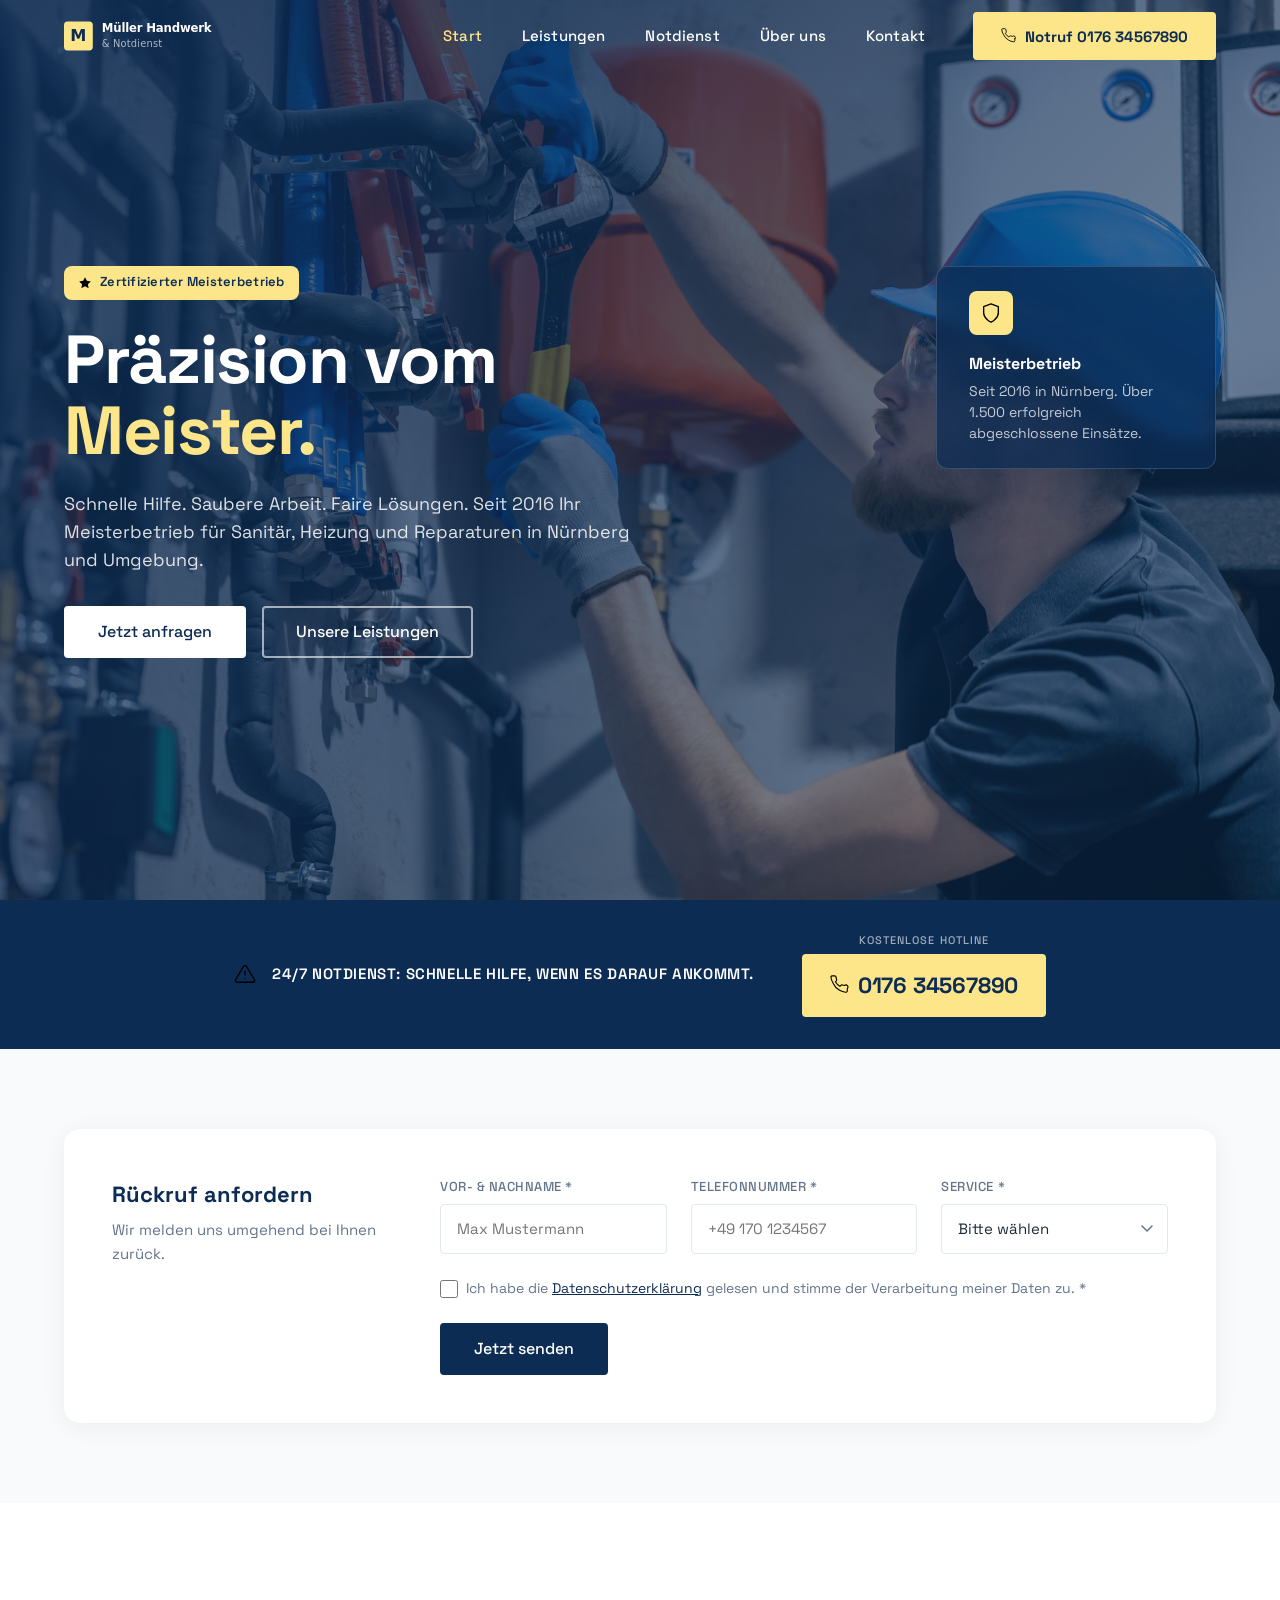
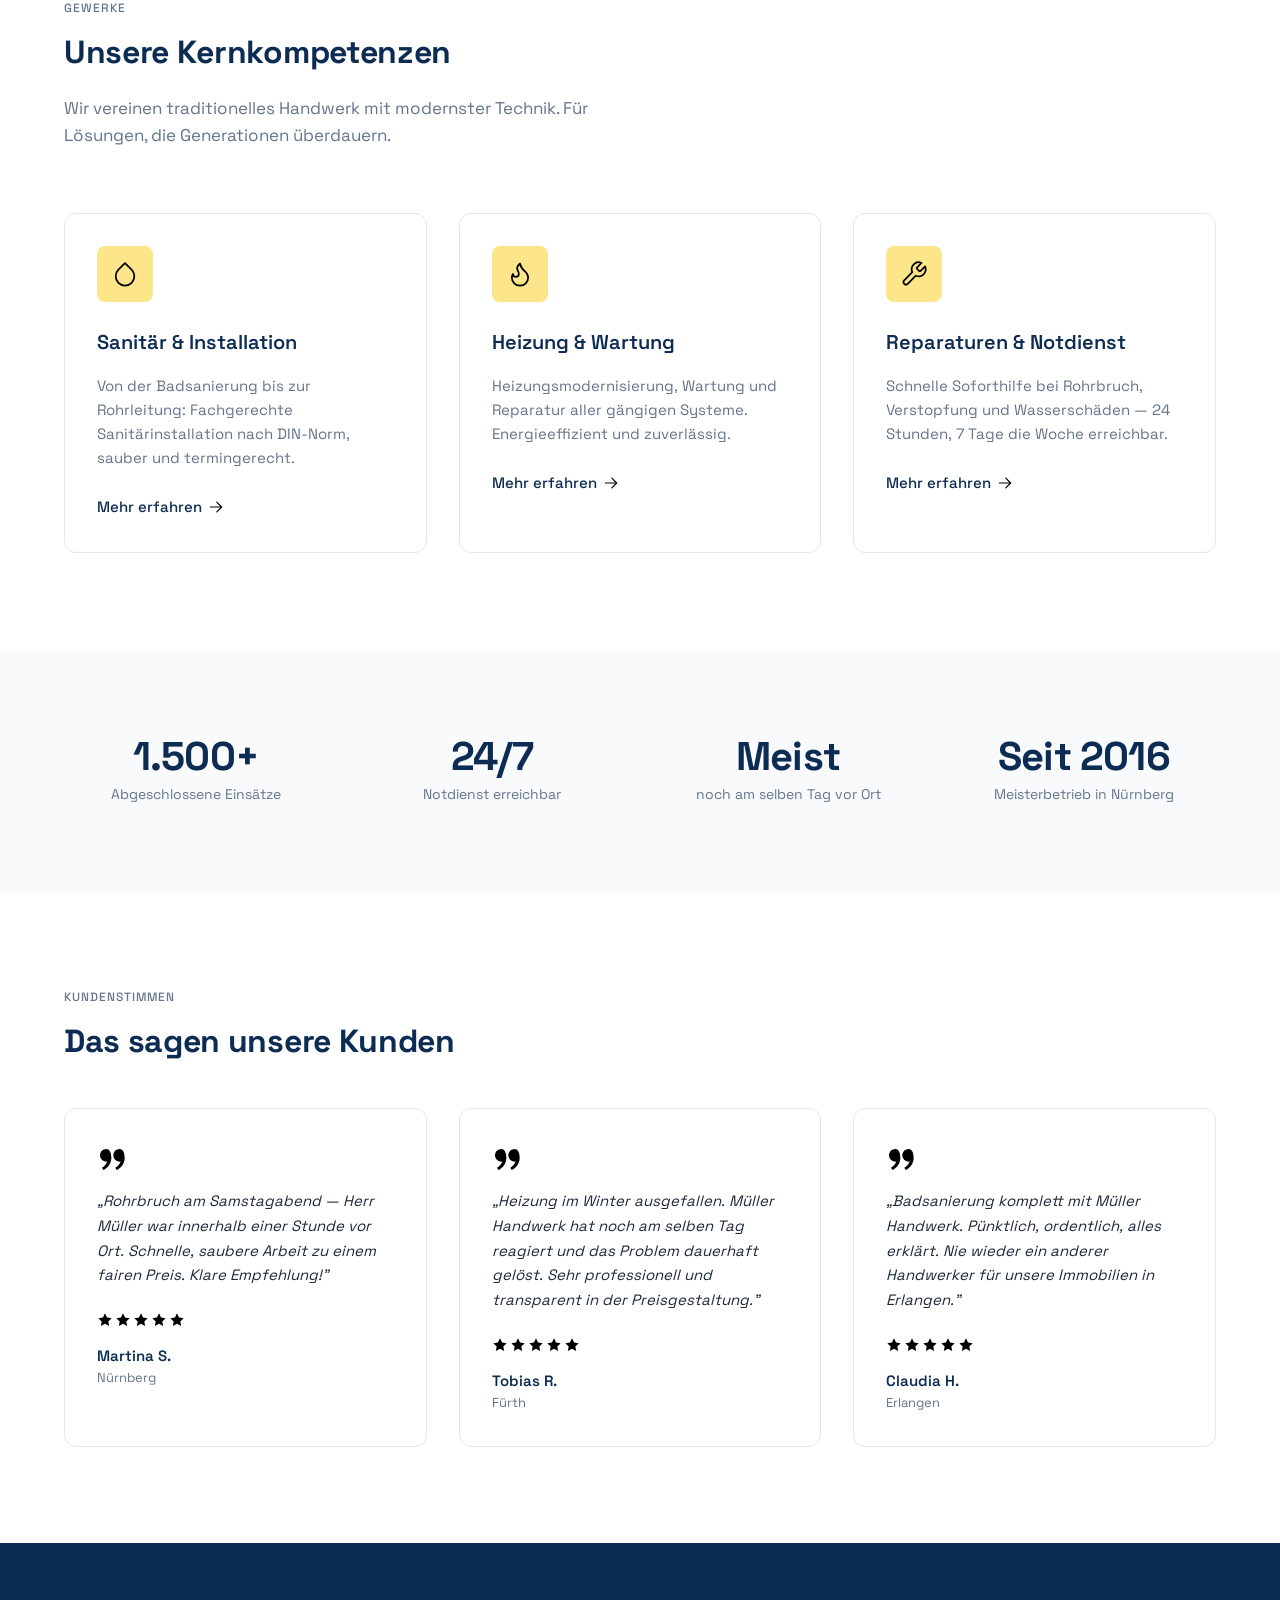
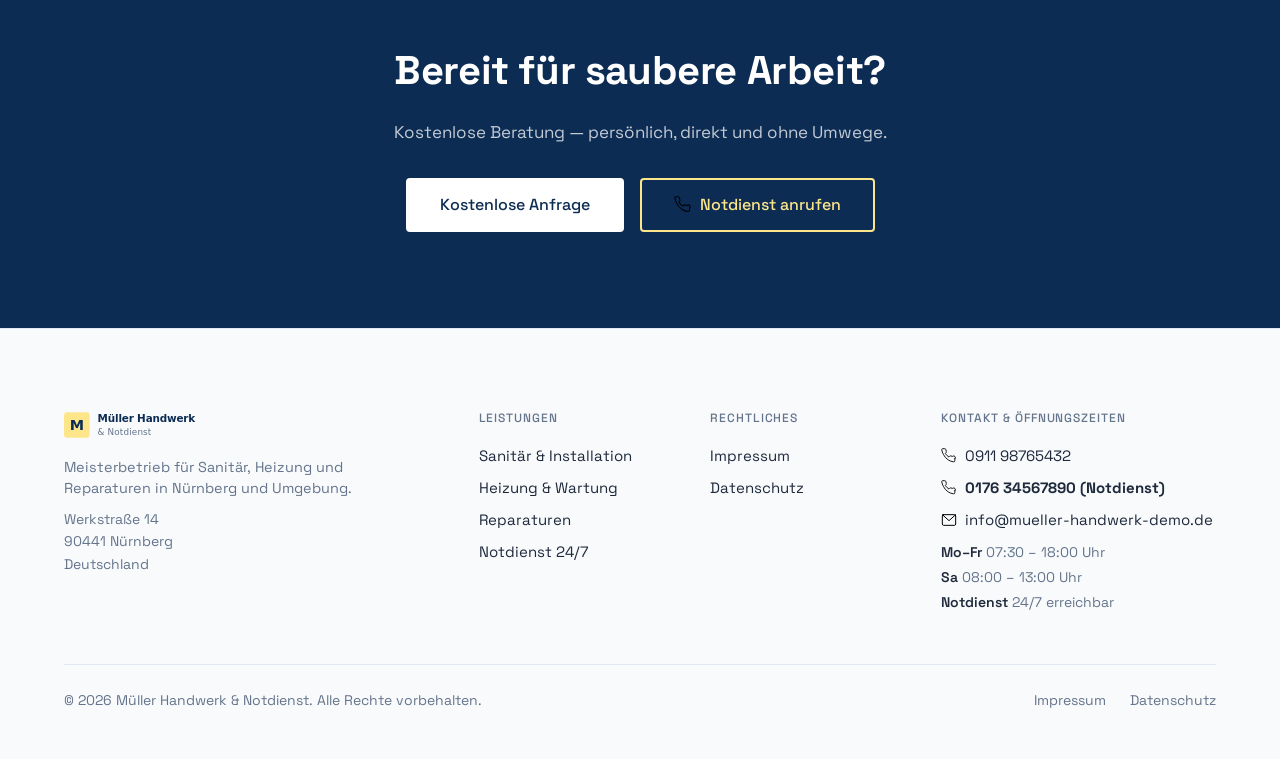
==== commit 102b9290: "canonical url" ====
--- a/index.html
+++ b/index.html
@@ -7,7 +7,7 @@
   <meta name="robots" content="index, follow">
   <title>Müller Handwerk & Notdienst | Meisterbetrieb Nürnberg</title>
 
-  <link rel="canonical" href="https://mueller-handwerk.netlify.app/">
+  <link rel="canonical" href="https://handwerkerdemo.netlify.app/">
 
   <link rel="icon" type="image/svg+xml" href="/favicon.svg">
   <link rel="icon" type="image/png" sizes="32x32" href="/favicon-32x32.png">
@@ -17,8 +17,8 @@
   <meta property="og:title" content="Müller Handwerk & Notdienst | Meisterbetrieb Nürnberg">
   <meta property="og:description" content="Schnelle Hilfe. Saubere Arbeit. Faire Lösungen. Sanitär, Heizung & 24/7 Notdienst in Nürnberg und Umgebung.">
   <meta property="og:type" content="website">
-  <meta property="og:url" content="https://mueller-handwerk.netlify.app/">
-  <meta property="og:image" content="https://mueller-handwerk.netlify.app/assets/images/og-image.jpg">
+  <meta property="og:url" content="https://handwerkerdemo.netlify.app/">
+  <meta property="og:image" content="https://handwerkerdemo.netlify.app/assets/images/og-image.jpg">
   <meta property="og:locale" content="de_DE">
   <meta property="og:site_name" content="Müller Handwerk & Notdienst">
 
@@ -27,7 +27,7 @@
     "@context": "https://schema.org",
     "@type": "Plumber",
     "name": "Müller Handwerk & Notdienst",
-    "image": "https://mueller-handwerk.netlify.app/assets/images/og-image.jpg",
+    "image": "https://handwerkerdemo.netlify.app/assets/images/og-image.jpg",
     "description": "Meisterbetrieb für Sanitär, Heizung und Reparaturen in Nürnberg — inkl. 24/7 Notdienst.",
     "address": {
       "@type": "PostalAddress",
@@ -38,7 +38,7 @@
     },
     "telephone": "+4991198765432",
     "email": "info@mueller-handwerk-demo.de",
-    "url": "https://mueller-handwerk.netlify.app",
+    "url": "https://handwerkerdemo.netlify.app",
     "foundingDate": "2016",
     "openingHoursSpecification": [
       {
@@ -61,7 +61,9 @@
 
   <link rel="preload" href="/assets/fonts/space-grotesk-regular.woff2" as="font" type="font/woff2" crossorigin>
   <link rel="preload" href="/assets/fonts/space-grotesk-bold.woff2" as="font" type="font/woff2" crossorigin>
-  <link rel="preload" href="/assets/images/hero-01-mobile.webp" as="image">
+  <link rel="preload" as="image" href="/assets/images/hero-01-desktop.webp" media="(min-width: 1024px)">
+  <link rel="preload" as="image" href="/assets/images/hero-01-tablet.webp" media="(min-width: 768px) and (max-width: 1023px)">
+  <link rel="preload" as="image" href="/assets/images/hero-01-mobile.webp" media="(max-width: 767px)">
   <link rel="stylesheet" href="/style.css">
 </head>
 <body>
--- a/style.css
+++ b/style.css
@@ -449,6 +449,31 @@
   }
 }
 
+@media (max-width: 1023px) {
+  .site-logo {
+    max-width: 36px;
+    overflow: hidden;
+  }
+  .site-logo img {
+    height: 36px;
+    width: auto;
+    max-width: none;
+  }
+  .site-nav {
+    gap: var(--space-2);
+  }
+  .nav-cta {
+    padding: 0.625rem;
+    font-size: 0;
+    gap: 0;
+    line-height: 0;
+  }
+  .nav-cta img {
+    width: 22px;
+    height: 22px;
+  }
+}
+
 /* ---- Hero Section ---------------------------------------- */
 .hero {
   position: relative;
